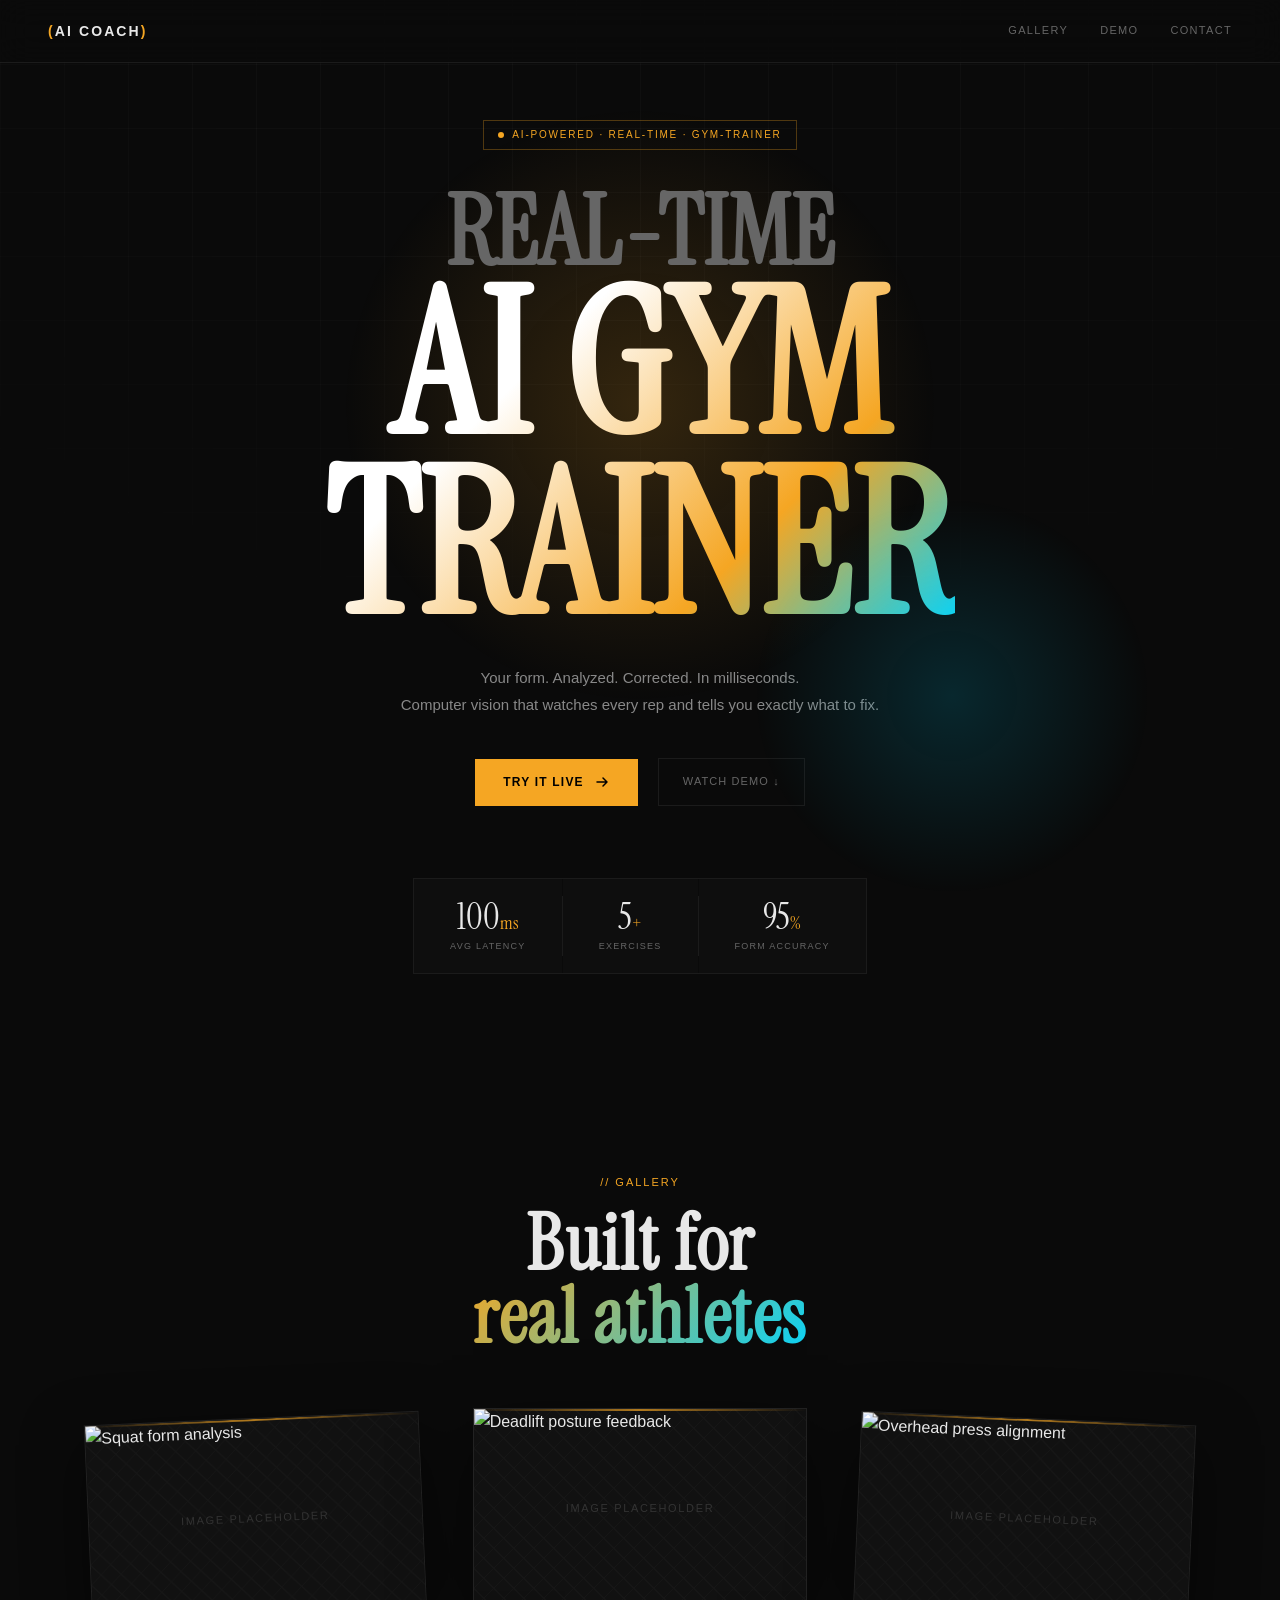
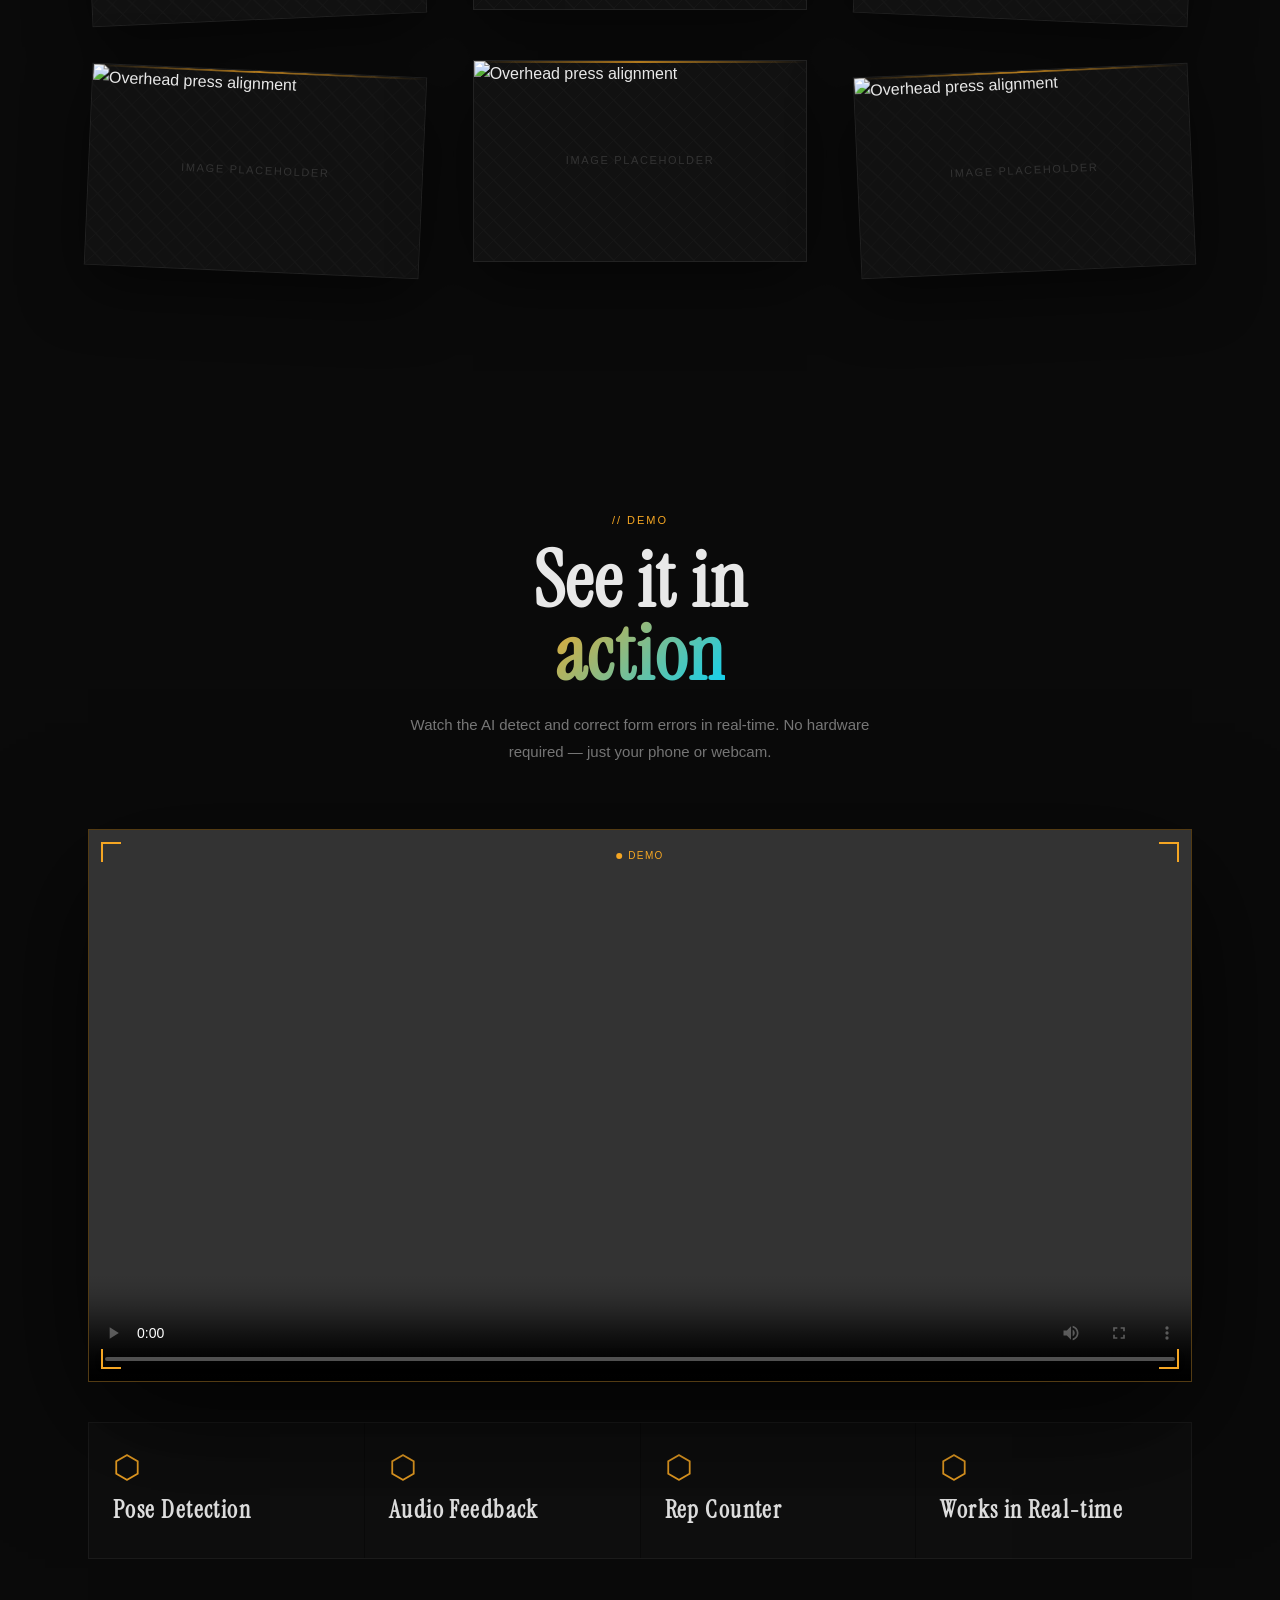
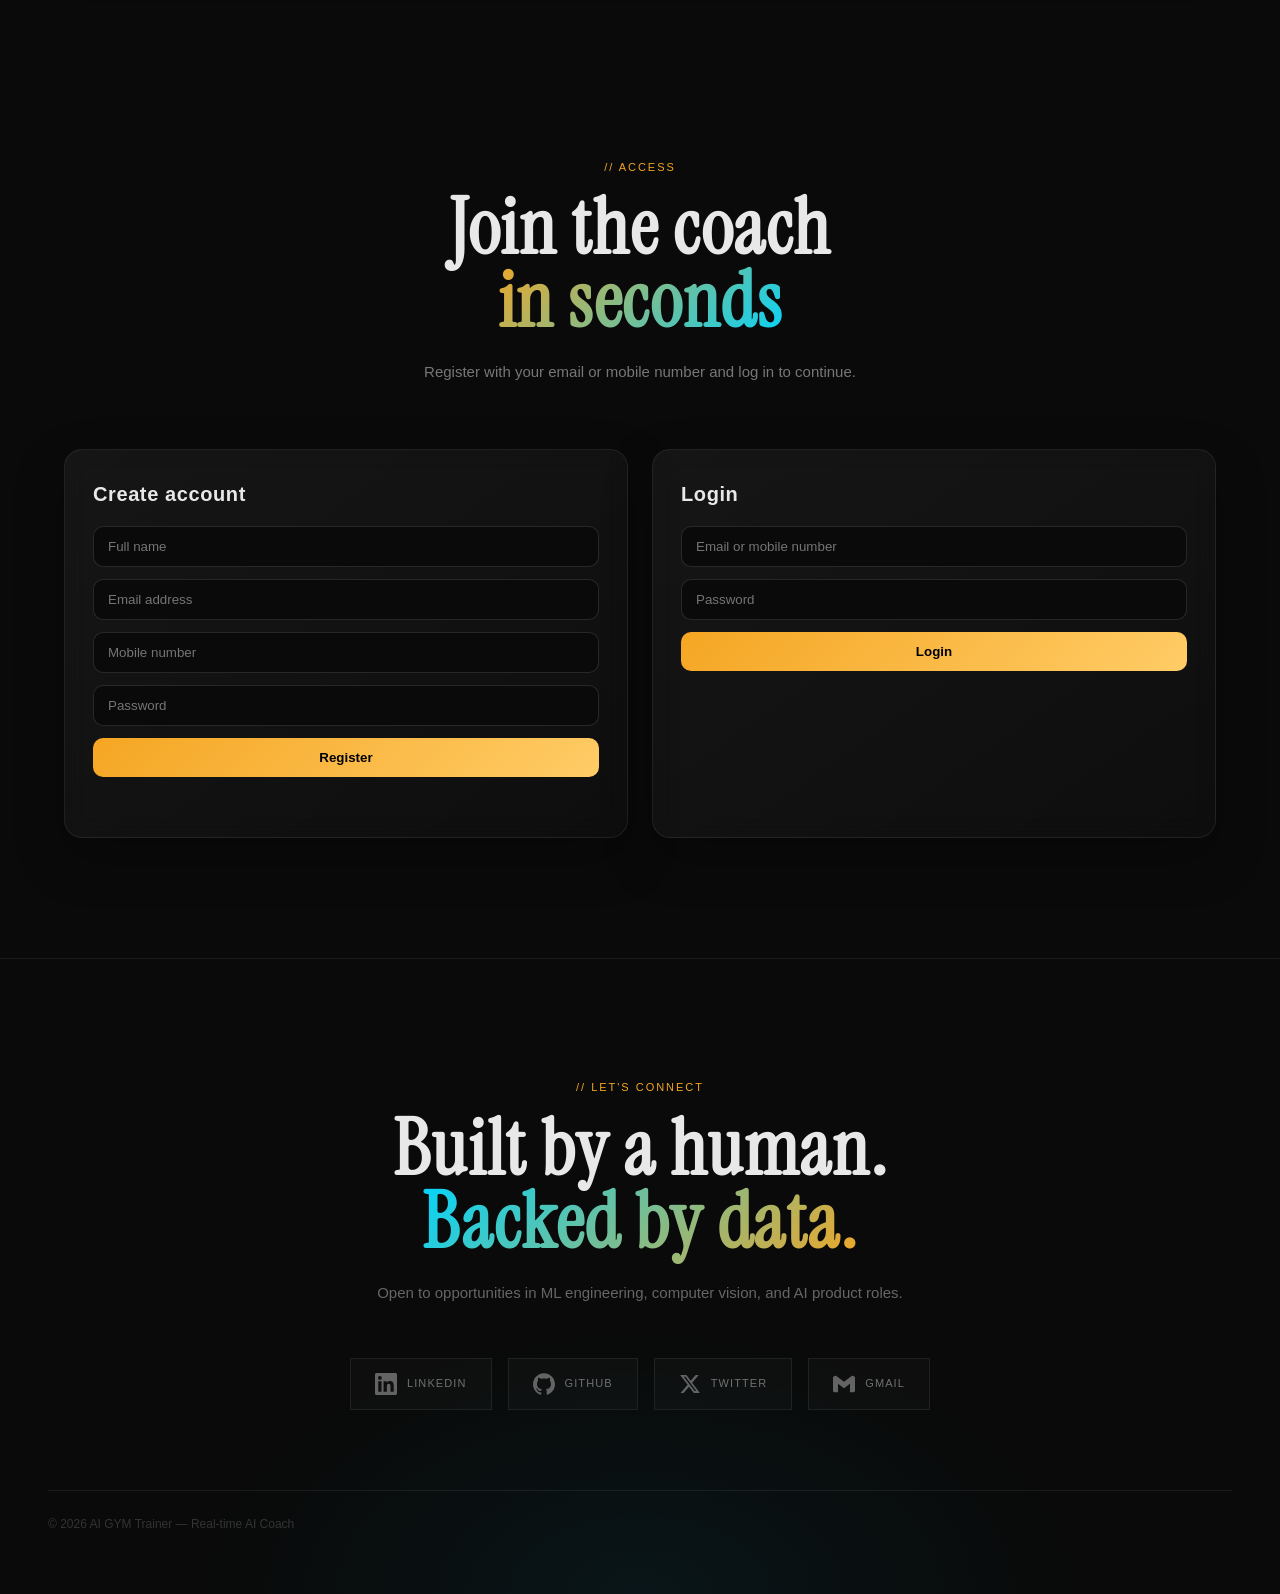
==== landing page/index.html @ 2941fcf7 "Initial commit - AI Gym Trainer Coach" ====
<!doctype html>
<html lang="en">
  <head>
    <meta charset="UTF-8" />
    <meta name="viewport" content="width=device-width, initial-scale=1.0" />
    <title>AI-GYM-TRAINER-COACH</title>
    <link rel="stylesheet" href="style.css" />
    <style>
      @font-face {
        font-family: "Averta";
        src: url("fonts/Averta.woff2") format("woff2");
        font-weight: normal;
        font-style: normal;
      }
    </style>
    <link rel="preconnect" href="https://fonts.googleapis.com" />
    <link rel="preconnect" href="https://fonts.gstatic.com" crossorigin />
    <link
      href="https://fonts.googleapis.com/css2?family=Ubuntu:wght@400;700&family=Instrument+Serif:ital,wght@0,400;1,400&display=swap"
      rel="stylesheet"
    />
  </head>
  <body>
    <!-- GRID OVERLAY -->
    <div class="grid-overlay" aria-hidden="true"></div>

    <!-- NAV -->
    <nav class="nav">
      <div class="nav-logo">
        <span class="logo-bracket">(</span>AI COACH<span
          class="logo-bracket"
          >)</span
        >
      </div>
      <div class="nav-links">
        <a href="#visuals">Gallery</a>
        <a href="#demo">Demo</a>
        <a href="#contact">Contact</a>
      </div>
    </nav>

    <!-- HERO -->
    <section class="hero" id="hero">
      <div class="hero-tag">
        <span class="dot"></span>
        <span>AI-POWERED · REAL-TIME · GYM-TRAINER</span>
      </div>

      <h1 class="hero-title">
        <span class="line-one">REAL-TIME</span>
        <span class="line-two">AI GYM<br />TRAINER</span>
      </h1>

      <p class="hero-sub">
        Your form. Analyzed. Corrected. In milliseconds.<br />
        Computer vision that watches every rep and tells you exactly what to
        fix.
      </p>

      <div class="hero-cta-row">
        <a
          href="/app"
          class="btn-primary"
          id="cta-button"
        >
          <span>Try it live</span>
          <svg width="16" height="16" viewBox="0 0 16 16" fill="none">
            <path
              d="M3 8H13M13 8L9 4M13 8L9 12"
              stroke="currentColor"
              stroke-width="1.5"
              stroke-linecap="round"
              stroke-linejoin="round"
            />
          </svg>
        </a>
        <a href="#demo-video" class="btn-ghost">WATCH DEMO ↓</a>
      </div>

      <!-- Live metrics strip -->
      <div class="metrics-strip">
        <div class="metric">
          <span class="metric-val">100<span class="unit">ms</span></span>
          <span class="metric-label">Avg Latency</span>
        </div>
        <div class="metric-divider"></div>
        <div class="metric">
          <span class="metric-val">5<span class="unit">+</span></span>
          <span class="metric-label">Exercises</span>
        </div>
        <div class="metric-divider"></div>
        <div class="metric">
          <span class="metric-val">95<span class="unit">%</span></span>
          <span class="metric-label">Form Accuracy</span>
        </div>
      </div>
    </section>

    <!-- VISUAL SECTION -->
    <section class="visuals" id="visuals">
      <div class="section-header center-header">
        <span class="section-tag">// GALLERY</span>
        <h2 class="section-title">Built for<br /><em>real athletes</em></h2>
      </div>

      <div class="card-grid">
        <!-- Card 1 -->
        <div class="img-card card-tilt-left card-float-1">
          <div class="card-inner">
            <div class="card-img-wrap">
              <!-- Replace src with your image -->
              <img
                src="https://www.barbellmedicine.com/blog/how-to-squat/"
                alt="Squat form analysis"
                onerror="this.parentElement.classList.add('img-placeholder')"
              />
              <div class="card-scan-line"></div>
            </div>
            <div class="card-corner tl"></div>
            <div class="card-corner tr"></div>
            <div class="card-corner bl"></div>
            <div class="card-corner br"></div>
          </div>
        </div>

        <!-- Card 2 — tall center -->
        <div class="img-card card-center card-float-2">
          <div class="card-inner">
            <div class="card-img-wrap">
              <img
                src="https://prohealthphysio.com.au/exercise-physiology/improve-posture-with-deadlifts/"
                alt="Deadlift posture feedback"
                onerror="this.parentElement.classList.add('img-placeholder')"
              />
              <div class="card-scan-line"></div>
            </div>
            <div class="card-corner tl"></div>
            <div class="card-corner tr"></div>
            <div class="card-corner bl"></div>
            <div class="card-corner br"></div>
          </div>
        </div>

        <!-- Card 3 -->
        <div class="img-card card-tilt-right card-float-3">
          <div class="card-inner">
            <div class="card-img-wrap">
              <img
                src="C:\Users\Pravind\OneDrive\Desktop\AI-GYM-TRAINER-COACH\landing page\IMGs_add_itself"
                alt="Overhead press alignment"
                onerror="this.parentElement.classList.add('img-placeholder')"
              />
              <div class="card-scan-line"></div>
            </div>
            <div class="card-corner tl"></div>
            <div class="card-corner tr"></div>
            <div class="card-corner bl"></div>
            <div class="card-corner br"></div>
          </div>
        </div>

        <div class="img-card card-tilt-right card-float-4">
          <div class="card-inner"> 
            <div class="card-img-wrap">
              <img
                src="./IMGs/i4.png"
                alt="Overhead press alignment"
                onerror="this.parentElement.classList.add('img-placeholder')"
              />
              <div class="card-scan-line"></div>
            </div>
            <div class="card-corner tl"></div>
            <div class="card-corner tr"></div>
            <div class="card-corner bl"></div>
            <div class="card-corner br"></div>
          </div>
        </div>

        <div class="img-card card-center card-float-5">
          <div class="card-inner">
            <div class="card-img-wrap">
              <img
                src="./IMGs/i5.png"
                alt="Overhead press alignment"
                onerror="this.parentElement.classList.add('img-placeholder')"
              />
              <div class="card-scan-line"></div>
            </div>
            <div class="card-corner tl"></div>
            <div class="card-corner tr"></div>
            <div class="card-corner bl"></div>
            <div class="card-corner br"></div>
          </div>
        </div>

        <div class="img-card card-tilt-left card-float-6">
          <div class="card-inner">
            <div class="card-img-wrap">
              <img
                src="./IMGs/i6.png"
                alt="Overhead press alignment"
                onerror="this.parentElement.classList.add('img-placeholder')"
              />
              <div class="card-scan-line"></div>
            </div>
            <div class="card-corner tl"></div>
            <div class="card-corner tr"></div>
            <div class="card-corner bl"></div>
            <div class="card-corner br"></div>
          </div>
        </div>
      </div>
    </section>

    <!-- DEMO SECTION -->
    <section class="demo" id="demo">
      <div class="section-header center-header">
        <span class="section-tag">// DEMO</span>
        <h2 class="section-title">See it in<br /><em>action</em></h2>
        <p class="section-desc">
          Watch the AI detect and correct form errors in real-time. No hardware
          required — just your phone or webcam.
        </p>
      </div>

      <div class="video-wrapper" id="demo-video">
        <div class="video-glow"></div>
        <div class="video-container">
          <div class="video-corner tl"></div>
          <div class="video-corner tr"></div>
          <div class="video-corner bl"></div>
          <div class="video-corner br"></div>
          <div class="video-status">
            <span class="dot pulse-dot"></span>
            <span>DEMO</span>
          </div>
          <!-- Replace with your video. Options:
             MP4:    <video src="your-demo.mp4" controls></video>
             YouTube: <iframe src="https://www.youtube.com/embed/YOUR_ID" ...></iframe>
        -->
          <video src="videos/video.mp4" controls preload="metadata"></video>
          <!-- <iframe src="https://www.youtube.com/embed/YOUR_VIDEO_ID" allowfullscreen></iframe> -->
        </div>
      </div>

      <!-- feature callouts below video -->
      <div class="feature-row">
        <div class="feature">
          <span class="feature-icon">⬡</span>
          <strong>Pose Detection</strong>
        </div>
        <div class="feature">
          <span class="feature-icon">⬡</span>
          <strong>Audio Feedback</strong>
        </div>
        <div class="feature">
          <span class="feature-icon">⬡</span>
          <strong>Rep Counter</strong>
        </div>
        <div class="feature">
          <span class="feature-icon">⬡</span>
          <strong>Works in Real-time</strong>
        </div>
      </div>
    </section>

    <!-- AUTH SECTION -->
    <section class="auth-section" id="auth">
      <div class="section-header center-header">
        <span class="section-tag">// ACCESS</span>
        <h2 class="section-title">Join the coach<br /><em>in seconds</em></h2>
        <p class="section-desc">
          Register with your email or mobile number and log in to continue.
        </p>
      </div>

      <div class="auth-grid">
        <div class="auth-card">
          <h3>Create account</h3>
          <form id="register-form" class="auth-form">
            <input type="text" name="name" placeholder="Full name" required />
            <input type="email" name="email" placeholder="Email address" required />
            <input type="tel" name="mobile" placeholder="Mobile number" required />
            <input type="password" name="password" placeholder="Password" required />
            <button type="submit">Register</button>
          </form>
          <div id="register-status" class="status-message" aria-live="polite"></div>
        </div>

        <div class="auth-card">
          <h3>Login</h3>
          <form id="login-form" class="auth-form">
            <input type="text" name="identifier" placeholder="Email or mobile number" required />
            <input type="password" name="password" placeholder="Password" required />
            <button type="submit">Login</button>
          </form>
          <div id="login-status" class="status-message" aria-live="polite"></div>
        </div>
      </div>
    </section>

    <!-- CONTACT SECTION -->
    <section class="contact" id="contact">
      <div class="contact-inner">
        <span class="section-tag">// LET'S CONNECT</span>
        <h2 class="contact-title">
          Built by a human.<br /><em>Backed by data.</em>
        </h2>
        <p class="contact-desc">
          Open to opportunities in ML engineering, computer vision, and AI
          product roles.
        </p>

        <div class="social-grid">
          <!-- LinkedIn -->
          <a
            href="https://linkedin.com/in/pravind-kumar-a56134319"
            target="_blank"
            rel="noopener"
            class="social-btn"
            aria-label="LinkedIn"
          >
            <span class="social-icon">
              <svg
                viewBox="0 0 24 24"
                fill="currentColor"
                width="22"
                height="22"
              >
                <path
                  d="M20.447 20.452h-3.554v-5.569c0-1.328-.027-3.037-1.852-3.037-1.853 0-2.136 1.445-2.136 2.939v5.667H9.351V9h3.414v1.561h.046c.477-.9 1.637-1.85 3.37-1.85 3.601 0 4.267 2.37 4.267 5.455v6.286zM5.337 7.433a2.062 2.062 0 0 1-2.063-2.065 2.064 2.064 0 1 1 2.063 2.065zm1.782 13.019H3.555V9h3.564v11.452zM22.225 0H1.771C.792 0 0 .774 0 1.729v20.542C0 23.227.792 24 1.771 24h20.451C23.2 24 24 23.227 24 22.271V1.729C24 .774 23.2 0 22.222 0h.003z"
                />
              </svg>
            </span>
            <span class="social-label">LinkedIn</span>
          </a>

          <!-- GitHub -->
          <a
            href="https://github.com/pravindy021"
            target="_blank"
            rel="noopener"
            class="social-btn"
            aria-label="GitHub"
          >
            <span class="social-icon">
              <svg
                viewBox="0 0 24 24"
                fill="currentColor"
                width="22"
                height="22"
              >
                <path
                  d="M12 .297c-6.63 0-12 5.373-12 12 0 5.303 3.438 9.8 8.205 11.385.6.113.82-.258.82-.577 0-.285-.01-1.04-.015-2.04-3.338.724-4.042-1.61-4.042-1.61C4.422 18.07 3.633 17.7 3.633 17.7c-1.087-.744.084-.729.084-.729 1.205.084 1.838 1.236 1.838 1.236 1.07 1.835 2.809 1.305 3.495.998.108-.776.417-1.305.76-1.605-2.665-.3-5.466-1.332-5.466-5.93 0-1.31.465-2.38 1.235-3.22-.135-.303-.54-1.523.105-3.176 0 0 1.005-.322 3.3 1.23.96-.267 1.98-.399 3-.405 1.02.006 2.04.138 3 .405 2.28-1.552 3.285-1.23 3.285-1.23.645 1.653.24 2.873.12 3.176.765.84 1.23 1.91 1.23 3.22 0 4.61-2.805 5.625-5.475 5.92.42.36.81 1.096.81 2.22 0 1.606-.015 2.896-.015 3.286 0 .315.21.69.825.57C20.565 22.092 24 17.592 24 12.297c0-6.627-5.373-12-12-12"
                />
              </svg>
            </span>
            <span class="social-label">GitHub</span>
          </a>

          <!-- Twitter / X -->
          <a
            href="https://twitter.com/pravind_kumar_"
            target="_blank"
            rel="noopener"
            class="social-btn"
            aria-label="Twitter"
          >
            <span class="social-icon">
              <svg
                viewBox="0 0 24 24"
                fill="currentColor"
                width="22"
                height="22"
              >
                <path
                  d="M18.244 2.25h3.308l-7.227 8.26 8.502 11.24H16.17l-5.214-6.817L4.99 21.75H1.68l7.73-8.835L1.254 2.25H8.08l4.713 6.231zm-1.161 17.52h1.833L7.084 4.126H5.117z"
                />
              </svg>
            </span>
            <span class="social-label">Twitter</span>
          </a>

          <!-- Gmail -->
          <a
            href="mailto:pravindyadav272@gmail.com"
            class="social-btn"
            aria-label="Email"
          >
            <span class="social-icon">
              <svg
                viewBox="0 0 24 24"
                fill="currentColor"
                width="22"
                height="22"
              >
                <path
                  d="M24 5.457v13.909c0 .904-.732 1.636-1.636 1.636h-3.819V11.73L12 16.64l-6.545-4.91v9.273H1.636A1.636 1.636 0 0 1 0 19.366V5.457c0-2.023 2.309-3.178 3.927-1.964L5.455 4.64 12 9.548l6.545-4.910 1.528-1.145C21.69 2.28 24 3.434 24 5.457z"
                />
              </svg>
            </span>
            <span class="social-label">Gmail</span>
          </a>
        </div>
      </div>

      <footer class="footer">
        <span>© 2026 AI GYM Trainer — Real-time AI Coach</span>
      </footer>
    </section>

    <script>
      const registerForm = document.getElementById('register-form');
      const loginForm = document.getElementById('login-form');
      const registerStatus = document.getElementById('register-status');
      const loginStatus = document.getElementById('login-status');

      const setStatus = (element, message, success) => {
        element.textContent = message;
        element.className = `status-message ${success ? 'success' : 'error'}`;
      };

      registerForm.addEventListener('submit', async (event) => {
        event.preventDefault();
        const formData = new FormData(registerForm);
        const payload = Object.fromEntries(formData.entries());

        try {
          const response = await fetch('/api/register', {
            method: 'POST',
            headers: { 'Content-Type': 'application/json' },
            body: JSON.stringify(payload)
          });
          const result = await response.json();

          if (response.ok) {
            setStatus(registerStatus, result.message || 'Registration successful.', true);
            registerForm.reset();
          } else {
            setStatus(registerStatus, result.message || 'Registration failed.', false);
          }
        } catch (error) {
          setStatus(registerStatus, 'Unable to connect to the server right now.', false);
        }
      });

      loginForm.addEventListener('submit', async (event) => {
        event.preventDefault();
        const formData = new FormData(loginForm);
        const payload = Object.fromEntries(formData.entries());

        try {
          const response = await fetch('/api/login', {
            method: 'POST',
            headers: { 'Content-Type': 'application/json' },
            body: JSON.stringify(payload)
          });
          const result = await response.json();

          if (response.ok) {
            setStatus(loginStatus, result.message || 'Login successful.', true);
            setTimeout(() => {
              window.location.href = '/app';
            }, 600);
          } else {
            setStatus(loginStatus, result.message || 'Login failed.', false);
          }
        } catch (error) {
          setStatus(loginStatus, 'Unable to connect to the server right now.', false);
        }
      });
    </script>
  </body>
</html>
---- landing page/style.css ----
/* ============================================================
   AXFORM — Real-time AI GYM Trainer
   style.css
   ============================================================ */

/* ── TOKENS ── */
:root {
  --bg:        #0a0a0a;
  --surface:   #111111;
  --border:    rgba(255,255,255,0.07);
  --amber:     #f5a623;
  --amber-dim: #b97a18;
  --amber-glow:rgba(245,166,35,0.18);
  --cyan:      #00d4ff;
  --cyan-glow: rgba(0,212,255,0.15);
  --text:      #e8e8e8;
  --muted:     #666;
  --font-display: 'Instrument Serif', serif;
  --font-body:    'Ubuntu', monospace;
  --font-body:    'Averta', sans-serif;
  --radius:    0px;
  --max-w:     1200px;
}

/* ── RESET ── */
*, *::before, *::after { box-sizing: border-box; margin: 0; padding: 0; }
html { scroll-behavior: smooth; }
body {
  background: var(--bg);
  color: var(--text);
  font-family: var(--font-body);
  font-size: 16px;
  line-height: 1.6;
  overflow-x: hidden;
}
a { color: inherit; text-decoration: none; }
img { display: block; width: 100%; height: 100%; object-fit: contain; }

/* ── GRID OVERLAY ── */
.grid-overlay {
  position: fixed;
  inset: 0;
  pointer-events: none;
  z-index: 0;
  background-image:
    linear-gradient(rgba(255,255,255,0.025) 1px, transparent 1px),
    linear-gradient(90deg, rgba(255,255,255,0.025) 1px, transparent 1px);
  background-size: 64px 64px;
  -webkit-mask-image: radial-gradient(ellipse 80% 80% at 50% 0%, black 40%, transparent 100%);
  mask-image: radial-gradient(ellipse 80% 80% at 50% 0%, black 40%, transparent 100%);
}

/* ── NAV ── */
.nav {
  position: fixed;
  top: 0; left: 0; right: 0;
  z-index: 100;
  display: flex;
  align-items: center;
  justify-content: space-between;
  padding: 20px 48px;
  background: rgba(10,10,10,0.7);
  -webkit-backdrop-filter: blur(16px);
  backdrop-filter: blur(16px);
  border-bottom: 1px solid var(--border);
}

.nav-logo {
  font-family: var(--font-body);
  font-weight: 700;
  font-size: 14px;
  letter-spacing: 0.15em;
  color: var(--text);
}
.logo-bracket { color: var(--amber); }

.nav-links {
  display: flex;
  gap: 32px;
}
.nav-links a {
  font-family: var(--font-body);
  font-size: 11px;
  letter-spacing: 0.12em;
  text-transform: uppercase;
  color: var(--muted);
  transition: color 0.2s;
}
.nav-links a:hover { color: var(--amber); }

/* ── HERO ── */
.hero {
  position: relative;
  z-index: 1;
  min-height: 100vh;
  display: flex;
  flex-direction: column;
  align-items: center;
  justify-content: center;
  text-align: center;
  padding: 120px 24px 80px;
  overflow: hidden;
}

/* Background glow blobs */
.hero::before {
  content: '';
  position: absolute;
  width: 600px; height: 600px;
  border-radius: 50%;
  background: radial-gradient(circle, var(--amber-glow) 0%, transparent 70%);
  top: 10%; left: 50%;
  transform: translateX(-50%);
  pointer-events: none;
  animation: blob-drift 8s ease-in-out infinite alternate;
}
.hero::after {
  content: '';
  position: absolute;
  width: 400px; height: 400px;
  border-radius: 50%;
  background: radial-gradient(circle, var(--cyan-glow) 0%, transparent 70%);
  bottom: 15%; right: 10%;
  pointer-events: none;
  animation: blob-drift 10s ease-in-out infinite alternate-reverse;
}

@keyframes blob-drift {
  from { transform: translateX(-50%) scale(1); opacity: 0.6; }
  to   { transform: translateX(-50%) scale(1.2) translateY(-20px); opacity: 1; }
}

.hero-tag {
  display: inline-flex;
  align-items: center;
  gap: 8px;
  font-family: var(--font-body);
  font-size: 10px;
  letter-spacing: 0.18em;
  color: var(--amber);
  border: 1px solid rgba(245,166,35,0.3);
  padding: 6px 14px;
  border-radius: var(--radius);
  margin-bottom: 40px;
  animation: fade-up 0.8s ease both;
}
.dot {
  width: 6px; height: 6px;
  border-radius: 50%;
  background: var(--amber);
  animation: blink 2s ease-in-out infinite;
}
@keyframes blink {
  0%, 100% { opacity: 1; }
  50%       { opacity: 0.2; }
}

.hero-title {
  font-family: var(--font-display);
  line-height: 0.9;
  letter-spacing: 0.02em;
  animation: fade-up 0.8s 0.1s ease both;
}
.line-one {
  display: block;
  font-size: clamp(56px, 8vw, 96px);
  color: var(--muted);
}
.line-two {
  display: block;
  font-size: clamp(80px, 16vw, 200px);
  background: linear-gradient(135deg, #ffffff 30%, var(--amber) 70%, var(--cyan) 100%);
  -webkit-background-clip: text;
  -webkit-text-fill-color: transparent;
  background-clip: text;
  min-width: 600px;
}

.hero-sub {
  max-width: 520px;
  font-size: 15px;
  font-weight: 300;
  color: #888;
  margin-top: 28px;
  line-height: 1.8;
  animation: fade-up 0.8s 0.2s ease both;
}

.hero-cta-row {
  display: flex;
  align-items: center;
  gap: 20px;
  margin-top: 40px;
  animation: fade-up 0.8s 0.3s ease both;
}

.btn-primary {
  display: inline-flex;
  align-items: center;
  gap: 10px;
  background: var(--amber);
  color: #000;
  font-family: var(--font-body);
  font-size: 12px;
  font-weight: 700;
  letter-spacing: 0.1em;
  text-transform: uppercase;
  padding: 14px 28px;
  border-radius: var(--radius);
  transition: transform 0.2s, box-shadow 0.2s, background 0.2s;
  box-shadow: 0 0 0 0 var(--amber-glow);
}
.btn-primary:hover {
  background: #ffc04d;
  transform: translateY(-2px);
  box-shadow: 0 8px 40px var(--amber-glow);
}
.btn-primary:active { transform: translateY(0); }

.btn-ghost {
  font-family: var(--font-body);
  font-size: 11px;
  letter-spacing: 0.1em;
  color: var(--muted);
  border: 1px solid var(--border);
  padding: 14px 24px;
  border-radius: var(--radius);
  transition: color 0.2s, border-color 0.2s;
}
.btn-ghost:hover {
  color: var(--text);
  border-color: rgba(255,255,255,0.2);
}

/* METRICS STRIP */
.metrics-strip {
  display: flex;
  align-items: center;
  gap: 0;
  margin-top: 72px;
  border: 1px solid var(--border);
  border-radius: var(--radius);
  overflow: hidden;
  animation: fade-up 0.8s 0.5s ease both;
}
.metric {
  display: flex;
  flex-direction: column;
  align-items: center;
  padding: 20px 36px;
  gap: 4px;
  background: rgba(255,255,255,0.02);
  transition: background 0.2s;
}
.metric:hover { background: rgba(245,166,35,0.05); }
.metric-val {
  font-family: var(--font-display);
  font-size: 36px;
  line-height: 1;
  color: var(--text);
}
.unit {
  font-size: 18px;
  color: var(--amber);
}
.metric-label {
  font-family: var(--font-body);
  font-size: 9px;
  letter-spacing: 0.14em;
  text-transform: uppercase;
  color: var(--muted);
}
.metric-divider {
  width: 1px;
  height: 60px;
  background: var(--border);
  flex-shrink: 0;
}

@keyframes fade-up {
  from { opacity: 0; transform: translateY(24px); }
  to   { opacity: 1; transform: translateY(0); }
}

/* ── VISUALS ── */
.visuals {
  position: relative;
  z-index: 1;
  padding: 120px 48px;
  max-width: var(--max-w);
  margin: 0 auto;
}

.section-header {
  margin-bottom: 64px;
}
.section-tag {
  font-family: var(--font-body);
  font-size: 11px;
  letter-spacing: 0.18em;
  color: var(--amber);
  display: block;
  margin-bottom: 16px;
}
.section-title {
  font-family: var(--font-display);
  font-size: clamp(48px, 6vw, 80px);
  line-height: 0.95;
  letter-spacing: 0.02em;
}
.section-title em {
  font-style: normal;
  background: linear-gradient(135deg, var(--amber), var(--cyan));
  -webkit-background-clip: text;
  -webkit-text-fill-color: transparent;
  background-clip: text;
}
.center-header { text-align: center; }
.section-desc {
  max-width: 480px;
  margin: 20px auto 0;
  color: #777;
  font-size: 15px;
  line-height: 1.8;
}

/* AUTH SECTION */
.auth-section {
  position: relative;
  z-index: 1;
  padding: 80px 24px 120px;
  max-width: var(--max-w);
  margin: 0 auto;
}

.auth-grid {
  display: grid;
  grid-template-columns: repeat(2, minmax(0, 1fr));
  gap: 24px;
}

.auth-card {
  position: relative;
  border: 1px solid var(--border);
  background: linear-gradient(145deg, rgba(255,255,255,0.05), rgba(255,255,255,0.02));
  padding: 28px;
  border-radius: 18px;
  backdrop-filter: blur(12px);
  box-shadow: 0 20px 50px rgba(0, 0, 0, 0.28);
  overflow: hidden;
}

.auth-card::before {
  content: "";
  position: absolute;
  inset: 0;
  background: linear-gradient(120deg, transparent, rgba(245, 166, 35, 0.06), transparent);
  transform: translateX(-100%);
  transition: transform 0.6s ease;
  pointer-events: none;
}

.auth-card:hover::before {
  transform: translateX(100%);
}

.auth-card h3 {
  margin-bottom: 16px;
  color: var(--text);
  font-size: 20px;
  letter-spacing: 0.03em;
}

.auth-form {
  display: flex;
  flex-direction: column;
  gap: 12px;
}

.auth-form input {
  width: 100%;
  padding: 12px 14px;
  border: 1px solid rgba(255,255,255,0.12);
  background: rgba(10, 10, 10, 0.9);
  color: var(--text);
  border-radius: 10px;
  transition: border-color 0.2s ease, box-shadow 0.2s ease;
}

.auth-form input:focus {
  outline: none;
  border-color: var(--amber);
  box-shadow: 0 0 0 3px rgba(245, 166, 35, 0.14);
}

.auth-form button {
  padding: 12px 16px;
  border: none;
  border-radius: 10px;
  background: linear-gradient(135deg, var(--amber), #ffcc66);
  color: #000;
  font-weight: 700;
  cursor: pointer;
  transition: transform 0.2s ease, box-shadow 0.2s ease;
}

.auth-form button:hover {
  transform: translateY(-2px);
  box-shadow: 0 8px 25px rgba(245, 166, 35, 0.2);
}

.status-message {
  margin-top: 12px;
  font-size: 14px;
  min-height: 20px;
}

.status-message.success {
  color: #7ee787;
}

.status-message.error {
  color: #ff7b72;
}

/* CARD GRID */
.card-grid {
  display: grid;
  grid-template-columns: repeat(3, 1fr);
  grid-template-rows: auto auto;
  gap: 50px;
}

.img-card {
  position: relative;
  border-radius: var(--radius);
  cursor: default;
  transition: transform 0.4s cubic-bezier(0.34,1.56,0.64,1);
}
.img-card:hover { transform: translateY(-6px) rotate(0deg) !important; }

.card-tilt-left  { transform: rotate(-2.5deg); animation: float1 6s ease-in-out infinite; }
.card-center     { transform: rotate(0deg) translateY(-10px); animation: float2 7s ease-in-out infinite; }
.card-tilt-right { transform: rotate(2.5deg); animation: float3 5.5s ease-in-out infinite; }
.card-wide       {
  grid-column: 1 / -1;
  transform: rotate(0deg);
  animation: float4 8s ease-in-out infinite;
}

@keyframes float1 {
  0%,100% { transform: rotate(-2.5deg) translateY(0); }
  50%     { transform: rotate(-2.5deg) translateY(-12px); }
}
@keyframes float2 {
  0%,100% { transform: rotate(0deg) translateY(-10px); }
  50%     { transform: rotate(0deg) translateY(-22px); }
}
@keyframes float3 {
  0%,100% { transform: rotate(2.5deg) translateY(0); }
  50%     { transform: rotate(2.5deg) translateY(-10px); }
}
@keyframes float4 {
  0%,100% { transform: rotate(-2.5deg) translateY(0); }
  50%     { transform: rotate(-2.5deg) translateY(-12px); }
}
@keyframes float5 {
  0%,100% { transform: rotate(0deg) translateY(-10px); }
  50%     { transform: rotate(0deg) translateY(-22px); }
}
@keyframes float6 {
  0%,100% { transform: rotate(2.5deg) translateY(0); }
  50%     { transform: rotate(2.5deg) translateY(-10px); }
}
.card-inner {
  border: 1px solid var(--border);
  border-radius: var(--radius);
  overflow: hidden;
  background: var(--surface);
  box-shadow: 0 20px 60px rgba(0,0,0,0.5);
  transition: box-shadow 0.3s, border-color 0.3s;
}
.img-card:hover .card-inner {
  border-color: rgba(245,166,35,0.35);
  box-shadow: 0 30px 80px rgba(0,0,0,0.6), 0 0 40px var(--amber-glow);
}
.card-inner-wide {
  display: grid;
  grid-template-columns: 1fr 1fr;
}

.card-img-wrap {
  position: relative;
  height: 200px;
  overflow: hidden;
  background: #181818;
}
.card-img-wrap.wide { height: 220px; }
.card-img-wrap.img-placeholder::after {
  content: 'IMAGE PLACEHOLDER';
  position: absolute;
  inset: 0;
  display: flex;
  align-items: center;
  justify-content: center;
  font-family: var(--font-body);
  font-size: 11px;
  letter-spacing: 0.15em;
  color: #333;
}

/* placeholder checkerboard when image missing */
.img-placeholder {
  background-image:
    repeating-linear-gradient(45deg, #161616 0, #161616 1px, transparent 0, transparent 50%),
    repeating-linear-gradient(-45deg, #161616 0, #161616 1px, transparent 0, transparent 50%);
  background-size: 20px 20px;
  background-color: #111;
}

.card-scan-line {
  position: absolute;
  left: 0; right: 0;
  height: 2px;
  background: linear-gradient(90deg, transparent, var(--amber), transparent);
  opacity: 0.7;
  animation: scan 3s linear infinite;
  top: 0;
}
@keyframes scan {
  from { top: 0; opacity: 0.7; }
  to   { top: 100%; opacity: 0; }
}

.card-label {
  padding: 16px 20px 20px;
}
.card-tag {
  font-family: var(--font-body);
  font-size: 9px;
  letter-spacing: 0.18em;
  color: var(--amber);
  display: block;
  margin-bottom: 6px;
}
.card-label p {
  font-size: 12px;
  color: #666;
  line-height: 1.5;
}

/* Corner brackets */
.card-corner {
  position: absolute;
  width: 12px; height: 12px;
  border-color: var(--amber);
  border-style: solid;
  opacity: 0;
  transition: opacity 0.3s;
}
.img-card:hover .card-corner { opacity: 0.6; }
.card-corner.tl { top: 8px; left: 8px;  border-width: 1px 0 0 1px; }
.card-corner.tr { top: 8px; right: 8px; border-width: 1px 1px 0 0; }
.card-corner.bl { bottom: 8px; left: 8px;  border-width: 0 0 1px 1px; }
.card-corner.br { bottom: 8px; right: 8px; border-width: 0 1px 1px 0; }

/* ── DEMO ── */
.demo {
  position: relative;
  z-index: 1;
  padding: 120px 48px;
  max-width: var(--max-w);
  margin: 0 auto;
}

.video-wrapper {
  position: relative;
  margin-top: 56px;
}
.video-glow {
  position: absolute;
  inset: -40px;
  background: radial-gradient(ellipse 60% 50% at 50% 50%, var(--amber-glow), transparent 70%);
  pointer-events: none;
  animation: glow-pulse 4s ease-in-out infinite alternate;
}
@keyframes glow-pulse {
  from { opacity: 0.5; transform: scale(0.95); }
  to   { opacity: 1;   transform: scale(1.05); }
}

.video-container {
  position: relative;
  border-radius: 0px;
  border: 1px solid rgba(245,166,35,0.3);
  overflow: hidden;
  background: #0d0d0d;
  box-shadow: 0 40px 120px rgba(0,0,0,0.7), inset 0 1px 0 rgba(255,255,255,0.05);
  min-height: 480px;
  display: flex;
  align-items: center;
  justify-content: center;
}
.video-container video,
.video-container iframe {
  width: 100%;
  height: 100%;
  min-height: 480px;
  border: none;
  display: block;
}
.video-corner {
  position: absolute;
  width: 20px; height: 20px;
  border-color: var(--amber);
  border-style: solid;
  z-index: 2;
}
.video-corner.tl { top: 12px; left: 12px;  border-width: 2px 0 0 2px; }
.video-corner.tr { top: 12px; right: 12px; border-width: 2px 2px 0 0; }
.video-corner.bl { bottom: 12px; left: 12px;  border-width: 0 0 2px 2px; }
.video-corner.br { bottom: 12px; right: 12px; border-width: 0 2px 2px 0; }

.video-status {
  position: absolute;
  top: 18px;
  left: 50%;
  transform: translateX(-50%);
  display: flex;
  align-items: center;
  gap: 6px;
  font-family: var(--font-body);
  font-size: 10px;
  letter-spacing: 0.14em;
  color: var(--amber);
  z-index: 2;
}
.pulse-dot {
  animation: pulse-ring 2s ease-in-out infinite;
}
@keyframes pulse-ring {
  0%,100% { box-shadow: 0 0 0 0 rgba(245,166,35,0.6); }
  50%     { box-shadow: 0 0 0 6px rgba(245,166,35,0); }
}

/* Placeholder UI inside video box */
.video-placeholder {
  display: flex;
  flex-direction: column;
  align-items: center;
  gap: 24px;
  color: #333;
  -webkit-user-select: none;
  user-select: none;
  padding: 60px;
}
.play-ring {
  width: 80px; height: 80px;
  border-radius: 50%;
  border: 2px solid rgba(245,166,35,0.25);
  display: flex;
  align-items: center;
  justify-content: center;
  animation: ring-spin 8s linear infinite;
}
@keyframes ring-spin {
  from { transform: rotate(0deg); }
  to   { transform: rotate(360deg); }
}
.play-btn {
  width: 48px; height: 48px;
  background: rgba(245,166,35,0.12);
  border: 1px solid rgba(245,166,35,0.3);
  border-radius: 50%;
  display: flex;
  align-items: center;
  justify-content: center;
  color: var(--amber);
  animation: ring-spin-rev 8s linear infinite;
}
@keyframes ring-spin-rev {
  from { transform: rotate(0deg); }
  to   { transform: rotate(-360deg); }
}
.play-btn svg { width: 20px; height: 20px; margin-left: 3px; }
.video-placeholder p {
  font-family: var(--font-body);
  font-size: 12px;
  letter-spacing: 0.08em;
  color: #444;
  text-align: center;
}
.video-placeholder code {
  color: var(--amber);
  background: rgba(245,166,35,0.1);
  padding: 1px 6px;
  border-radius: 3px;
}

/* Feature row */
.feature-row {
  display: grid;
  grid-template-columns: repeat(4, 1fr);
  gap: 1px;
  margin-top: 40px;
  border: 1px solid var(--border);
  border-radius: var(--radius);
  overflow: hidden;
}
.feature {
  background: rgba(255,255,255,0.02);
  padding: 28px 24px;
  transition: background 0.2s;
  display: flex;
  flex-direction: column;
  gap: 8px;
}
.feature:hover { background: rgba(245,166,35,0.04); }
.feature-icon {
  font-size: 32px;
  color: var(--amber);
  line-height: 1;
}
.feature strong {
  font-family: var(--font-display);
  font-size: 24px;
  font-weight: 700;
  letter-spacing: 0.06em;
  color: var(--text);
}
.feature p {
  font-size: 13px;
  color: var(--muted);
  line-height: 1.6;
}

/* ── FEEDBACK SECTION ── */
.feedback-section {
  position: relative;
  z-index: 1;
  padding: 100px 24px 120px;
  max-width: var(--max-w);
  margin: 0 auto;
}

.feedback-card {
  border: 1px solid var(--border);
  background: linear-gradient(145deg, rgba(255,255,255,0.06), rgba(255,255,255,0.02));
  padding: 28px;
  border-radius: 18px;
  box-shadow: 0 20px 50px rgba(0,0,0,0.28);
}

.feedback-form {
  display: flex;
  flex-direction: column;
  gap: 18px;
}

.feedback-grid {
  display: grid;
  grid-template-columns: 1.1fr 0.9fr;
  gap: 18px;
}

.upload-box {
  border: 1px dashed rgba(245,166,35,0.35);
  border-radius: 16px;
  padding: 24px;
  display: flex;
  flex-direction: column;
  justify-content: center;
  gap: 8px;
  background: rgba(10,10,10,0.65);
  cursor: pointer;
  min-height: 240px;
}

.upload-box input {
  display: none;
}

.upload-title {
  font-family: var(--font-display);
  font-size: 24px;
  color: var(--text);
}

.upload-hint {
  color: var(--muted);
  font-size: 13px;
}

.upload-file-name {
  color: var(--amber);
  font-size: 13px;
  word-break: break-all;
}

.preview-panel {
  border: 1px solid var(--border);
  border-radius: 16px;
  background: rgba(10,10,10,0.65);
  min-height: 240px;
  display: flex;
  align-items: center;
  justify-content: center;
  overflow: hidden;
}

.feedback-preview {
  width: 100%;
  height: 100%;
  display: flex;
  align-items: center;
  justify-content: center;
  padding: 16px;
}

.feedback-preview img,
.feedback-preview video {
  width: 100%;
  height: 100%;
  object-fit: cover;
  border-radius: 12px;
}

.preview-placeholder {
  color: #777;
  font-size: 14px;
  text-align: center;
  line-height: 1.7;
}

.feedback-form textarea {
  width: 100%;
  min-height: 110px;
  padding: 14px 16px;
  border: 1px solid rgba(255,255,255,0.12);
  background: rgba(10, 10, 10, 0.9);
  color: var(--text);
  border-radius: 12px;
  resize: vertical;
}

.feedback-form textarea:focus {
  outline: none;
  border-color: var(--amber);
  box-shadow: 0 0 0 3px rgba(245, 166, 35, 0.14);
}

.feedback-form button {
  align-self: flex-start;
  padding: 12px 18px;
  border: none;
  border-radius: 10px;
  background: linear-gradient(135deg, var(--cyan), var(--amber));
  color: #000;
  font-weight: 700;
  cursor: pointer;
}

/* ── CONTACT ── */
.contact {
  position: relative;
  z-index: 1;
  padding: 120px 48px 60px;
  border-top: 1px solid var(--border);
  text-align: center;
}
.contact::before {
  content: '';
  position: absolute;
  inset: 0;
  background: radial-gradient(ellipse 50% 60% at 50% 100%, rgba(0,212,255,0.06), transparent 70%);
  pointer-events: none;
}

.contact-inner {
  position: relative;
  max-width: 600px;
  margin: 0 auto;
}

.contact-title {
  font-family: var(--font-display);
  font-size: clamp(48px, 6vw, 80px);
  line-height: 0.95;
  letter-spacing: 0.02em;
  margin: 16px 0 20px;
}
.contact-title em {
  font-style: normal;
  background: linear-gradient(135deg, var(--cyan), var(--amber));
  -webkit-background-clip: text;
  -webkit-text-fill-color: transparent;
  background-clip: text;
}
.contact-desc {
  font-size: 15px;
  color: #666;
  line-height: 1.8;
  margin-bottom: 52px;
}

.social-grid {
  display: flex;
  justify-content: center;
  gap: 16px;
  flex-wrap: wrap;
}

.social-btn {
  display: flex;
  align-items: center;
  gap: 10px;
  padding: 14px 24px;
  border: 1px solid var(--border);
  border-radius: var(--radius);
  background: rgba(255,255,255,0.02);
  color: #888;
  font-family: var(--font-body);
  font-size: 11px;
  letter-spacing: 0.1em;
  text-transform: uppercase;
  transition: color 0.2s, border-color 0.2s, background 0.2s, transform 0.2s, box-shadow 0.2s;
}
.social-btn:hover {
  color: var(--amber);
  border-color: rgba(245,166,35,0.4);
  background: rgba(245,166,35,0.06);
  transform: translateY(-3px);
  box-shadow: 0 8px 30px var(--amber-glow);
}
.social-icon {
  display: flex;
  align-items: center;
  opacity: 0.7;
  transition: opacity 0.2s;
}
.social-btn:hover .social-icon { opacity: 1; }
.social-label { opacity: 0.8; }

/* FOOTER */
.footer {
  display: flex;
  justify-content: space-between;
  align-items: center;
  margin-top: 80px;
  padding-top: 24px;
  border-top: 1px solid var(--border);
  font-size: 12px;
  color: #333;
}
.footer-mono {
  font-family: var(--font-body);
  font-size: 10px;
  letter-spacing: 0.1em;
}

/* ── RESPONSIVE ── */
@media (max-width: 960px) {
  .nav { padding: 16px 24px; }
  .nav-links { gap: 20px; }
  .visuals, .demo { padding: 80px 24px; }
  .card-grid { grid-template-columns: 1fr 1fr; }
  .card-wide { grid-column: 1 / -1; }
  .card-inner-wide { grid-template-columns: 1fr; }
  .feature-row { grid-template-columns: repeat(2, 1fr); }
  .metrics-strip { flex-wrap: wrap; }
}

@media (max-width: 640px) {
  .nav-links { display: none; }
  .hero { padding: 100px 20px 60px; }
  .hero-cta-row { flex-direction: column; }
  .metrics-strip { flex-direction: column; gap: 0; }
  .metric-divider { width: 60px; height: 1px; }
  .card-grid { grid-template-columns: 1fr; }
  .feature-row { grid-template-columns: 1fr; }
  .auth-grid { grid-template-columns: 1fr; }
  .auth-card { padding: 22px; }
  .feedback-grid { grid-template-columns: 1fr; }
  .feedback-card { padding: 22px; }
  .contact { padding: 80px 24px 40px; }
  .footer { flex-direction: column; gap: 8px; text-align: center; }
  .video-container { min-height: 300px; }
  .video-container video,
  .video-container iframe { min-height: 300px; }
}
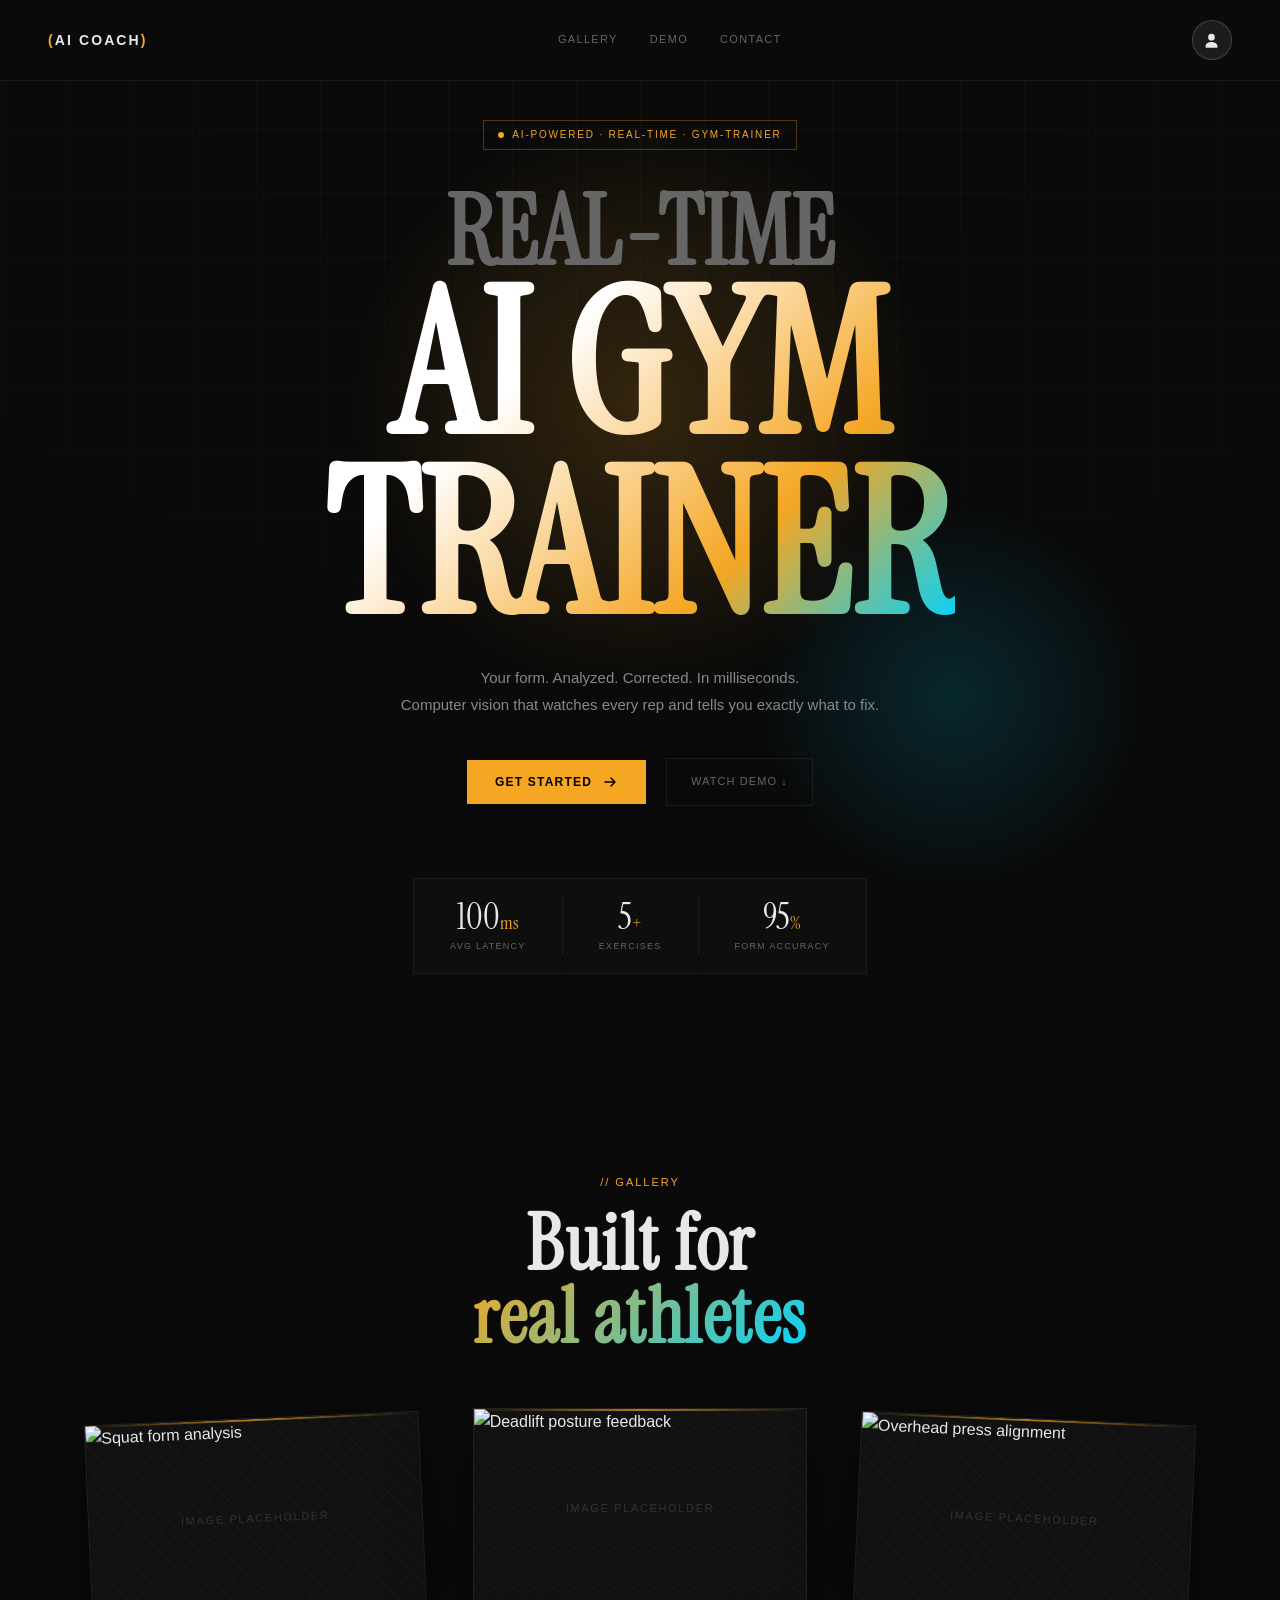
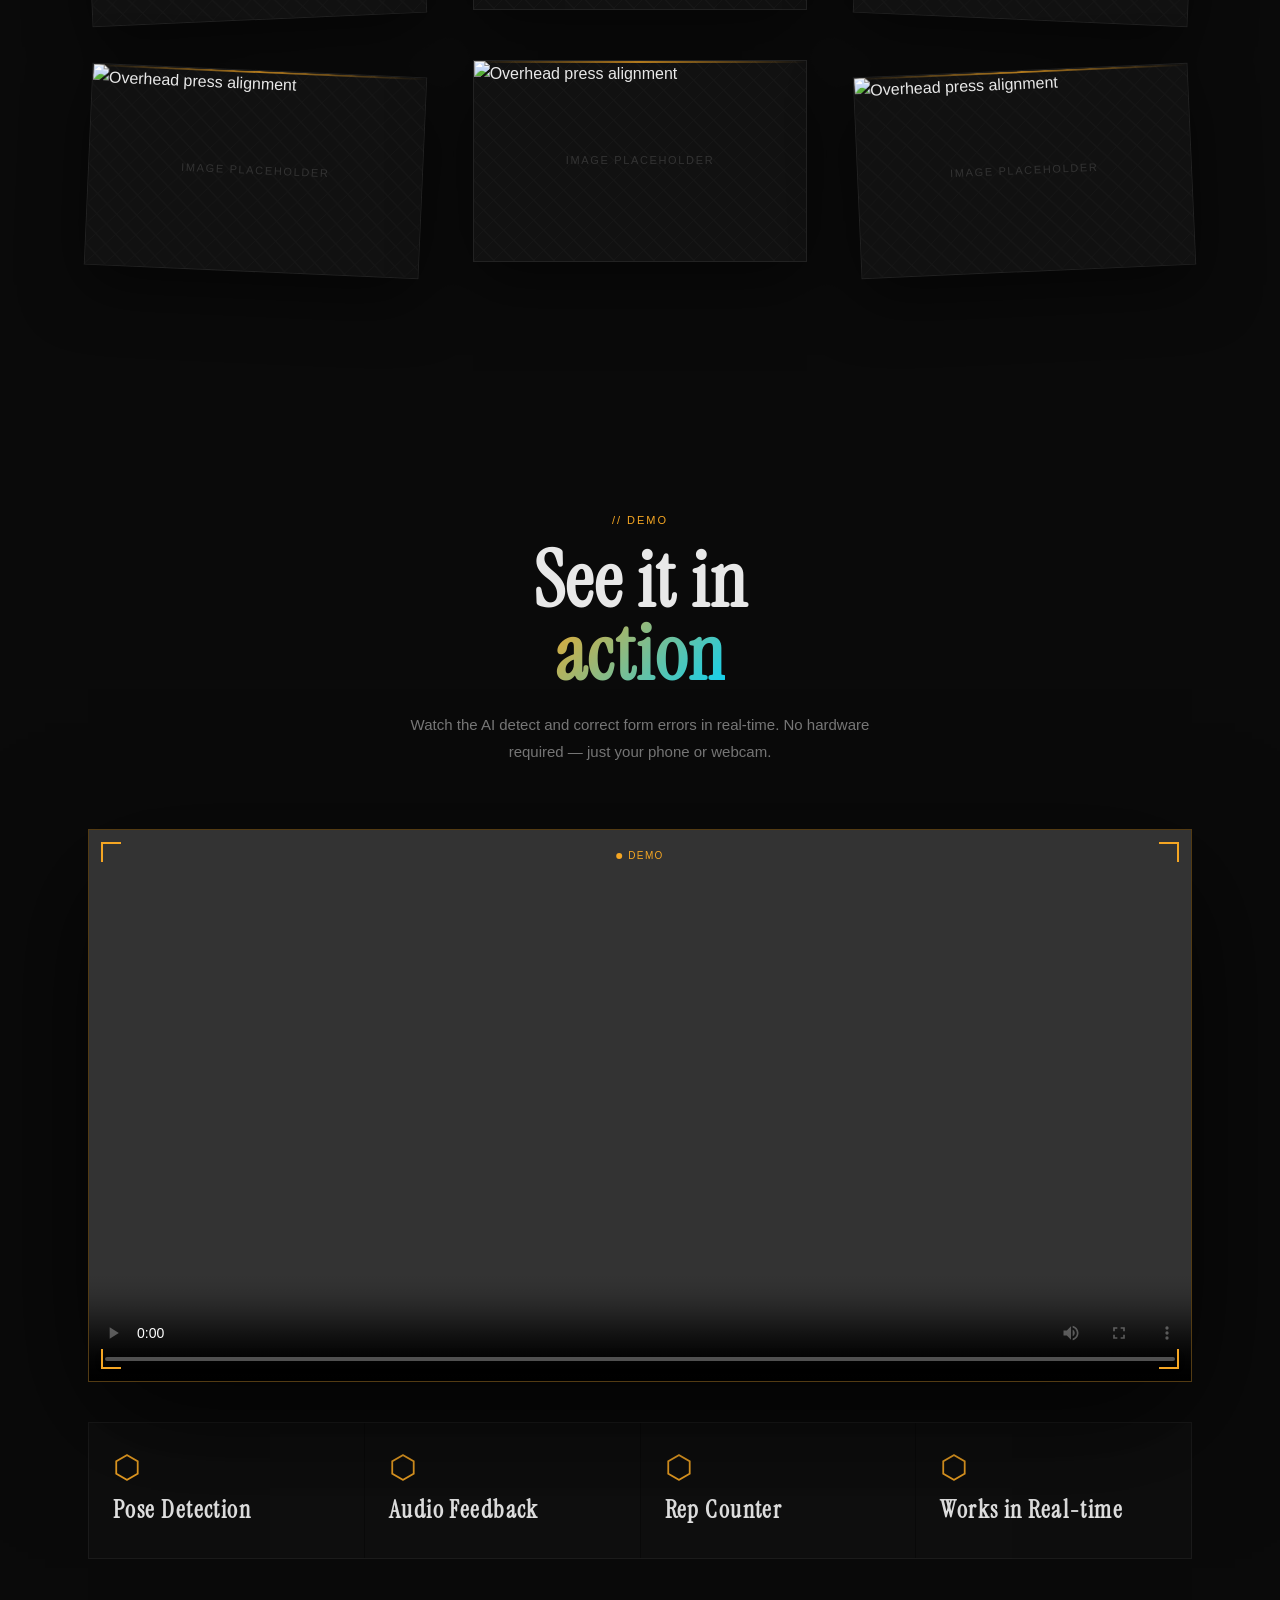
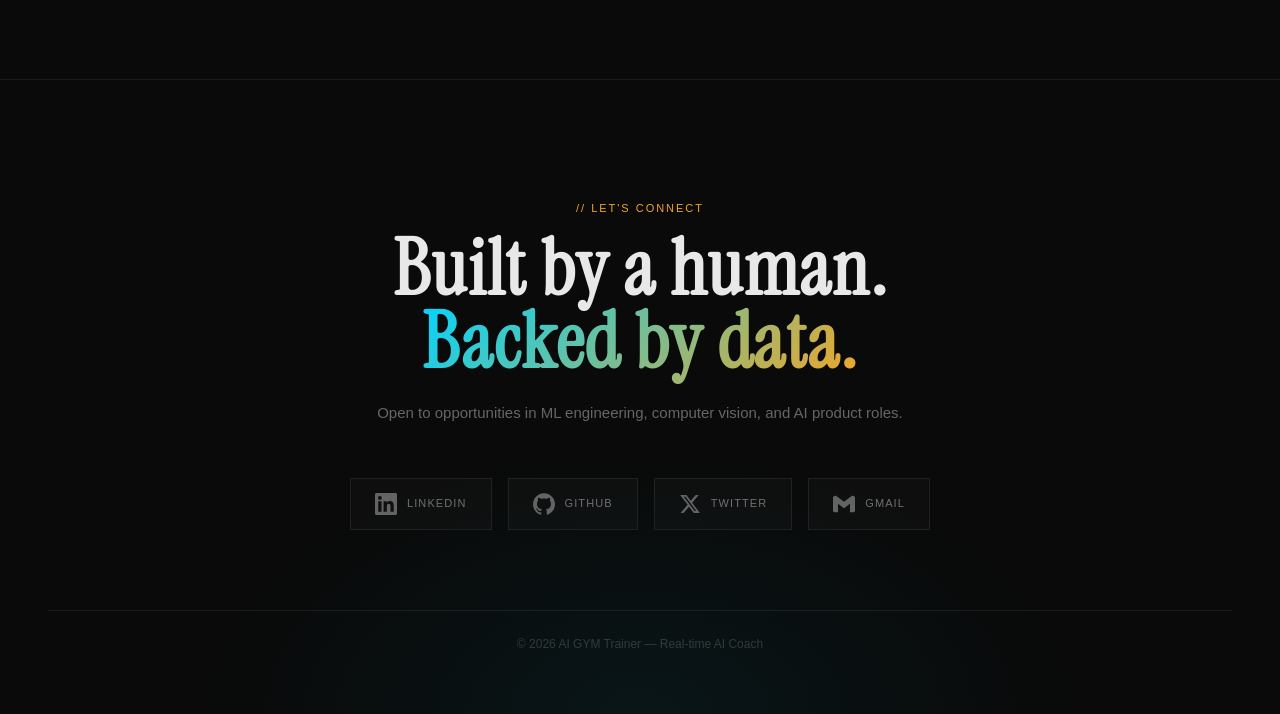
==== commit 8b947bca: "Update frontend and backend integration" ====
--- a/landing page/index.html
+++ b/landing page/index.html
@@ -37,6 +37,27 @@
         <a href="#demo">Demo</a>
         <a href="#contact">Contact</a>
       </div>
+      <div class="nav-actions">
+        <div class="profile-menu">
+          <button
+            class="profile-button"
+            id="profile-button"
+            type="button"
+            aria-label="Open account menu"
+            aria-expanded="false"
+            aria-controls="profile-dropdown"
+          >
+            <svg viewBox="0 0 24 24" aria-hidden="true">
+              <path d="M12 12a4.25 4.25 0 1 0 0-8.5 4.25 4.25 0 0 0 0 8.5Zm0 2c-4.08 0-7.4 2.12-7.4 4.73V21h14.8v-2.27C19.4 16.12 16.08 14 12 14Z" />
+            </svg>
+          </button>
+          <div class="profile-dropdown" id="profile-dropdown" hidden>
+            <span class="profile-dropdown-label">Your account</span>
+            <button type="button" data-auth-mode="login">Sign in</button>
+            <button type="button" data-auth-mode="signup">Sign up</button>
+          </div>
+        </div>
+      </div>
     </nav>
 
     <!-- HERO -->
@@ -58,12 +79,12 @@
       </p>
 
       <div class="hero-cta-row">
-        <a
-          href="/app"
+        <button
+          type="button"
           class="btn-primary"
           id="cta-button"
         >
-          <span>Try it live</span>
+          <span>Get started</span>
           <svg width="16" height="16" viewBox="0 0 16 16" fill="none">
             <path
               d="M3 8H13M13 8L9 4M13 8L9 12"
@@ -73,7 +94,7 @@
               stroke-linejoin="round"
             />
           </svg>
-        </a>
+        </button>
         <a href="#demo-video" class="btn-ghost">WATCH DEMO ↓</a>
       </div>
 
@@ -265,36 +286,67 @@
     </section>
 
     <!-- AUTH SECTION -->
-    <section class="auth-section" id="auth">
-      <div class="section-header center-header">
-        <span class="section-tag">// ACCESS</span>
-        <h2 class="section-title">Join the coach<br /><em>in seconds</em></h2>
-        <p class="section-desc">
-          Register with your email or mobile number and log in to continue.
-        </p>
-      </div>
-
-      <div class="auth-grid">
-        <div class="auth-card">
-          <h3>Create account</h3>
-          <form id="register-form" class="auth-form">
-            <input type="text" name="name" placeholder="Full name" required />
-            <input type="email" name="email" placeholder="Email address" required />
-            <input type="tel" name="mobile" placeholder="Mobile number" required />
-            <input type="password" name="password" placeholder="Password" required />
-            <button type="submit">Register</button>
-          </form>
-          <div id="register-status" class="status-message" aria-live="polite"></div>
-        </div>
-
-        <div class="auth-card">
-          <h3>Login</h3>
-          <form id="login-form" class="auth-form">
-            <input type="text" name="identifier" placeholder="Email or mobile number" required />
-            <input type="password" name="password" placeholder="Password" required />
-            <button type="submit">Login</button>
-          </form>
-          <div id="login-status" class="status-message" aria-live="polite"></div>
+    <section class="auth-section" id="auth" aria-hidden="true">
+      <div class="auth-dialog" role="dialog" aria-modal="true" aria-labelledby="auth-title">
+        <button class="auth-close" id="auth-close" type="button" aria-label="Close sign-in dialog">&times;</button>
+        <div class="section-header center-header">
+          <span class="section-tag">// ACCESS</span>
+          <h2 class="section-title" id="auth-title">Join the coach<br /><em>in seconds</em></h2>
+          <p class="section-desc">
+            Register with your email or mobile number and log in to continue.
+          </p>
+        </div>
+
+        <div class="auth-grid">
+          <div class="auth-card" id="signup" hidden>
+            <h3>Create account</h3>
+            <form id="register-form" class="auth-form">
+              <input type="text" name="name" placeholder="Full name" required />
+              <input type="email" name="email" placeholder="Email address" required />
+              <input type="tel" name="mobile" placeholder="Mobile number" required />
+              <input type="password" name="password" placeholder="Password" required />
+              <button type="submit">Register</button>
+            </form>
+            <div id="register-status" class="status-message" aria-live="polite"></div>
+          </div>
+
+          <div class="auth-card" id="login" hidden>
+            <h3>Login</h3>
+            <form id="login-form" class="auth-form">
+              <input type="text" name="identifier" placeholder="Email or mobile number" required />
+              <input type="password" name="password" placeholder="Password" required />
+              <button type="submit">Login</button>
+              <button class="auth-text-button" id="forgot-password-button" type="button" hidden>
+                Forgot password?
+              </button>
+            </form>
+            <div id="login-status" class="status-message" aria-live="polite"></div>
+          </div>
+
+          <div class="auth-card" id="password-reset" hidden>
+            <h3>Reset password</h3>
+            <form id="reset-request-form" class="auth-form">
+              <input type="text" name="identifier" placeholder="Registered email or mobile number" required />
+              <select name="channel" aria-label="Send reset code by">
+                <option value="email" disabled>Send code to registered email</option>
+                <option value="sms" disabled>Send code to registered mobile</option>
+              </select>
+              <small class="auth-hint" id="reset-channel-hint">
+                Checking available reset methods...
+              </small>
+              <button id="reset-request-submit" type="submit" disabled>Send reset code</button>
+            </form>
+            <div id="reset-request-status" class="status-message" aria-live="polite"></div>
+            <form id="reset-confirm-form" class="auth-form" hidden>
+              <input type="text" name="code" inputmode="numeric" pattern="[0-9]{6}" maxlength="6" placeholder="6-digit reset code" required />
+              <input type="password" name="new_password" minlength="8" placeholder="New password (at least 8 characters)" required />
+              <button type="submit">Update password</button>
+            </form>
+            <div id="reset-confirm-status" class="status-message" aria-live="polite"></div>
+            <button class="auth-text-button" id="back-to-login-button" type="button">
+              Back to sign in
+            </button>
+          </div>
         </div>
       </div>
     </section>
@@ -414,11 +466,167 @@
       const loginForm = document.getElementById('login-form');
       const registerStatus = document.getElementById('register-status');
       const loginStatus = document.getElementById('login-status');
+      const resetRequestForm = document.getElementById('reset-request-form');
+      const resetConfirmForm = document.getElementById('reset-confirm-form');
+      const resetRequestStatus = document.getElementById('reset-request-status');
+      const resetConfirmStatus = document.getElementById('reset-confirm-status');
+      const resetChannel = resetRequestForm.elements.channel;
+      const resetChannelHint = document.getElementById('reset-channel-hint');
+      const resetRequestSubmit = document.getElementById('reset-request-submit');
+      const profileButton = document.getElementById('profile-button');
+      const profileDropdown = document.getElementById('profile-dropdown');
+      const authModal = document.getElementById('auth');
+      const authDialog = authModal.querySelector('.auth-dialog');
+      const authClose = document.getElementById('auth-close');
+      const authTitle = document.getElementById('auth-title');
+      const ctaButton = document.getElementById('cta-button');
+      let activeResetId = '';
+
+      const setProfileMenuOpen = (isOpen) => {
+        profileDropdown.hidden = !isOpen;
+        profileButton.setAttribute('aria-expanded', String(isOpen));
+      };
+
+      const setAuthModalOpen = (mode) => {
+        const isOpen = Boolean(mode);
+        authModal.classList.toggle('is-open', isOpen);
+        authModal.setAttribute('aria-hidden', String(!isOpen));
+        document.body.classList.toggle('auth-modal-open', isOpen);
+
+        if (!isOpen) {
+          return;
+        }
+
+        const isSignup = mode === 'signup';
+        const isReset = mode === 'reset';
+        document.getElementById('signup').hidden = !isSignup;
+        document.getElementById('login').hidden = isSignup || isReset;
+        document.getElementById('password-reset').hidden = !isReset;
+        authTitle.innerHTML = isSignup
+          ? 'Create your account<br /><em>start training</em>'
+          : isReset
+            ? 'Reset your password<br /><em>securely</em>'
+            : 'Welcome back<br /><em>let’s train</em>';
+        setProfileMenuOpen(false);
+        window.setTimeout(() => {
+          const selector = isSignup
+            ? '#signup input'
+            : isReset
+              ? '#reset-request-form input'
+              : '#login input';
+          authDialog.querySelector(selector).focus();
+        }, 0);
+      };
+
+      ctaButton.addEventListener('click', () => setAuthModalOpen('signup'));
+      document.getElementById('forgot-password-button').addEventListener('click', () => {
+        resetRequestForm.elements.identifier.value = loginForm.elements.identifier.value;
+        resetRequestForm.hidden = false;
+        resetConfirmForm.hidden = true;
+        resetRequestStatus.textContent = '';
+        resetConfirmStatus.textContent = '';
+        activeResetId = '';
+        setAuthModalOpen('reset');
+        loadResetMethods();
+      });
+      document.getElementById('back-to-login-button').addEventListener('click', () => {
+        setAuthModalOpen('login');
+      });
+      authClose.addEventListener('click', () => setAuthModalOpen(null));
+      authModal.addEventListener('click', (event) => {
+        if (event.target === authModal) {
+          setAuthModalOpen(null);
+        }
+      });
+
+      profileButton.addEventListener('click', () => {
+        setProfileMenuOpen(profileDropdown.hidden);
+      });
+
+      profileDropdown.addEventListener('click', (event) => {
+        const option = event.target.closest('[data-auth-mode]');
+        if (option) {
+          setAuthModalOpen(option.dataset.authMode);
+        }
+      });
+
+      document.addEventListener('click', (event) => {
+        if (!event.target.closest('.profile-menu')) {
+          setProfileMenuOpen(false);
+        }
+      });
+
+      document.addEventListener('keydown', (event) => {
+        if (event.key === 'Escape') {
+          const menuWasOpen = !profileDropdown.hidden;
+          setProfileMenuOpen(false);
+          if (authModal.classList.contains('is-open')) {
+            setAuthModalOpen(null);
+            profileButton.focus();
+          } else if (menuWasOpen) {
+            profileButton.focus();
+          }
+        }
+      });
 
       const setStatus = (element, message, success) => {
         element.textContent = message;
         element.className = `status-message ${success ? 'success' : 'error'}`;
       };
+
+      const updateResetChannelHint = () => {
+        if (resetChannel.value === 'sms') {
+          resetChannelHint.textContent =
+            'SMS goes to your registered mobile number. Use a number with country code, such as +91 9876543210.';
+        } else {
+          resetChannelHint.textContent = 'The reset code will be sent to your registered email address.';
+        }
+      };
+
+      const loadResetMethods = async () => {
+        resetChannel.disabled = true;
+        resetRequestSubmit.disabled = true;
+        resetChannelHint.textContent = 'Checking available reset methods...';
+
+        try {
+          const response = await fetch('/api/password-reset/methods', { cache: 'no-store' });
+          if (!response.ok) {
+            throw new Error('Could not check password reset delivery settings.');
+          }
+
+          const result = await response.json();
+          const emailAvailable = result.methods?.email === true;
+          const smsAvailable = result.methods?.sms === true;
+          const emailOption = resetChannel.querySelector('option[value="email"]');
+          const smsOption = resetChannel.querySelector('option[value="sms"]');
+
+          emailOption.disabled = !emailAvailable;
+          smsOption.disabled = !smsAvailable;
+          if (!emailAvailable && smsAvailable) {
+            resetChannel.value = 'sms';
+          } else {
+            resetChannel.value = 'email';
+          }
+
+          if (!emailAvailable && !smsAvailable) {
+            resetChannelHint.textContent =
+              'Password reset is unavailable: email and SMS delivery are not configured. Contact the site administrator.';
+            resetRequestStatus.textContent = '';
+            return;
+          }
+
+          resetChannel.disabled = false;
+          resetRequestSubmit.disabled = false;
+          resetRequestStatus.textContent = '';
+          updateResetChannelHint();
+        } catch (error) {
+          resetChannelHint.textContent =
+            'Could not check reset delivery settings. Please try again later.';
+          resetRequestStatus.textContent = '';
+        }
+      };
+
+      resetChannel.addEventListener('change', updateResetChannelHint);
 
       registerForm.addEventListener('submit', async (event) => {
         event.preventDefault();
@@ -434,8 +642,15 @@
           const result = await response.json();
 
           if (response.ok) {
-            setStatus(registerStatus, result.message || 'Registration successful.', true);
+            const registeredEmail = payload.email;
             registerForm.reset();
+            loginForm.elements.identifier.value = registeredEmail;
+            setAuthModalOpen('login');
+            setStatus(
+              loginStatus,
+              `${result.message || 'Registration successful.'} Please sign in to continue.`,
+              true
+            );
           } else {
             setStatus(registerStatus, result.message || 'Registration failed.', false);
           }
@@ -459,16 +674,77 @@
 
           if (response.ok) {
             setStatus(loginStatus, result.message || 'Login successful.', true);
+            if (!result.ticket) {
+              setStatus(loginStatus, 'Unable to start your session. Please try again.', false);
+              return;
+            }
             setTimeout(() => {
-              window.location.href = '/app';
+              const params = new URLSearchParams({ ticket: result.ticket });
+              window.location.href = `/app?${params.toString()}`;
             }, 600);
           } else {
             setStatus(loginStatus, result.message || 'Login failed.', false);
+            if (response.status === 401) {
+              document.getElementById('forgot-password-button').hidden = false;
+            }
           }
         } catch (error) {
           setStatus(loginStatus, 'Unable to connect to the server right now.', false);
         }
       });
+
+      resetRequestForm.addEventListener('submit', async (event) => {
+        event.preventDefault();
+        const payload = Object.fromEntries(new FormData(resetRequestForm).entries());
+
+        try {
+          const response = await fetch('/api/password-reset/request', {
+            method: 'POST',
+            headers: { 'Content-Type': 'application/json' },
+            body: JSON.stringify(payload)
+          });
+          const result = await response.json();
+
+          if (response.ok) {
+            activeResetId = result.reset_id;
+            resetRequestForm.hidden = true;
+            resetConfirmForm.hidden = false;
+            setStatus(resetRequestStatus, result.message, true);
+            resetConfirmForm.elements.code.focus();
+          } else {
+            setStatus(resetRequestStatus, result.message || 'Unable to send a reset code.', false);
+          }
+        } catch (error) {
+          setStatus(resetRequestStatus, 'Unable to connect to the server right now.', false);
+        }
+      });
+
+      resetConfirmForm.addEventListener('submit', async (event) => {
+        event.preventDefault();
+        const payload = Object.fromEntries(new FormData(resetConfirmForm).entries());
+        payload.reset_id = activeResetId;
+
+        try {
+          const response = await fetch('/api/password-reset/confirm', {
+            method: 'POST',
+            headers: { 'Content-Type': 'application/json' },
+            body: JSON.stringify(payload)
+          });
+          const result = await response.json();
+
+          if (response.ok) {
+            loginForm.elements.identifier.value = resetRequestForm.elements.identifier.value;
+            loginForm.elements.password.value = '';
+            document.getElementById('forgot-password-button').hidden = true;
+            setAuthModalOpen('login');
+            setStatus(loginStatus, result.message, true);
+          } else {
+            setStatus(resetConfirmStatus, result.message || 'Unable to reset your password.', false);
+          }
+        } catch (error) {
+          setStatus(resetConfirmStatus, 'Unable to connect to the server right now.', false);
+        }
+      });
     </script>
   </body>
 </html>
--- a/landing page/style.css
+++ b/landing page/style.css
@@ -88,6 +88,84 @@
 }
 .nav-links a:hover { color: var(--amber); }
 
+.nav-actions {
+  display: flex;
+  align-items: center;
+  gap: 20px;
+}
+
+.profile-menu {
+  position: relative;
+}
+
+.profile-button {
+  display: grid;
+  width: 40px;
+  height: 40px;
+  place-items: center;
+  border: 1px solid rgba(255, 255, 255, 0.16);
+  border-radius: 50%;
+  background: rgba(255, 255, 255, 0.08);
+  color: var(--text);
+  cursor: pointer;
+  transition: border-color 0.2s, background 0.2s, color 0.2s;
+}
+
+.profile-button:hover,
+.profile-button[aria-expanded="true"] {
+  border-color: var(--amber);
+  background: rgba(245, 166, 35, 0.12);
+  color: var(--amber);
+}
+
+.profile-button svg {
+  width: 19px;
+  height: 19px;
+  fill: currentColor;
+}
+
+.profile-dropdown {
+  position: absolute;
+  top: calc(100% + 12px);
+  right: 0;
+  z-index: 110;
+  display: grid;
+  width: 210px;
+  gap: 4px;
+  padding: 10px;
+  border: 1px solid var(--border);
+  background: #141414;
+  box-shadow: 0 16px 40px rgba(0, 0, 0, 0.45);
+}
+
+.profile-dropdown[hidden] { display: none; }
+
+.profile-dropdown-label {
+  padding: 8px 10px 10px;
+  color: var(--muted);
+  font-size: 10px;
+  letter-spacing: 0.12em;
+  text-transform: uppercase;
+}
+
+.profile-dropdown button {
+  width: 100%;
+  padding: 9px 10px;
+  border: 0;
+  background: transparent;
+  color: var(--text);
+  font-family: var(--font-body);
+  font-size: 13px;
+  text-align: left;
+  cursor: pointer;
+  transition: background 0.2s, color 0.2s;
+}
+
+.profile-dropdown button:hover {
+  background: rgba(255, 255, 255, 0.06);
+  color: var(--amber);
+}
+
 /* ── HERO ── */
 .hero {
   position: relative;
@@ -205,6 +283,8 @@
   font-weight: 700;
   letter-spacing: 0.1em;
   text-transform: uppercase;
+  border: 0;
+  cursor: pointer;
   padding: 14px 28px;
   border-radius: var(--radius);
   transition: transform 0.2s, box-shadow 0.2s, background 0.2s;
@@ -324,19 +404,82 @@
   line-height: 1.8;
 }
 
-/* AUTH SECTION */
+/* AUTH MODAL */
 .auth-section {
-  position: relative;
+  position: fixed;
+  inset: 0;
+  z-index: 200;
+  display: none;
+  align-items: center;
+  justify-content: center;
+  padding: 24px;
+  overflow-y: auto;
+  background: rgba(0, 0, 0, 0.78);
+  -webkit-backdrop-filter: blur(10px);
+  backdrop-filter: blur(10px);
+}
+
+.auth-section.is-open {
+  display: flex;
+}
+
+body.auth-modal-open {
+  overflow: hidden;
+}
+
+.auth-dialog {
+  position: relative;
+  width: min(100%, 480px);
+  max-height: calc(100vh - 48px);
+  overflow-y: auto;
+  padding: 36px;
+  border: 1px solid rgba(255, 255, 255, 0.12);
+  background: linear-gradient(145deg, #171717, #0e0e0e);
+  box-shadow: 0 24px 80px rgba(0, 0, 0, 0.6), 0 0 50px var(--amber-glow);
+}
+
+.auth-close {
+  position: absolute;
+  top: 12px;
+  right: 14px;
   z-index: 1;
-  padding: 80px 24px 120px;
-  max-width: var(--max-w);
-  margin: 0 auto;
+  width: 36px;
+  height: 36px;
+  border: 1px solid var(--border);
+  background: rgba(255, 255, 255, 0.04);
+  color: var(--muted);
+  font-size: 25px;
+  line-height: 1;
+  cursor: pointer;
+  transition: color 0.2s, border-color 0.2s;
+}
+
+.auth-close:hover {
+  border-color: var(--amber);
+  color: var(--amber);
+}
+
+.auth-dialog .section-header {
+  margin: 0 0 28px;
+  padding: 0 18px;
+}
+
+.auth-dialog .section-title {
+  font-size: clamp(38px, 6vw, 54px);
+}
+
+.auth-dialog .section-desc {
+  font-size: 13px;
 }
 
 .auth-grid {
   display: grid;
-  grid-template-columns: repeat(2, minmax(0, 1fr));
-  gap: 24px;
+  grid-template-columns: minmax(0, 1fr);
+}
+
+.auth-card[hidden],
+.auth-form[hidden] {
+  display: none;
 }
 
 .auth-card {
@@ -385,6 +528,26 @@
   color: var(--text);
   border-radius: 10px;
   transition: border-color 0.2s ease, box-shadow 0.2s ease;
+}
+
+.auth-form select {
+  width: 100%;
+  padding: 12px 14px;
+  border: 1px solid rgba(255,255,255,0.12);
+  background: rgba(10, 10, 10, 0.9);
+  color: var(--text);
+  border-radius: 10px;
+}
+
+.auth-form select:focus {
+  outline: none;
+  border-color: var(--amber);
+}
+
+.auth-hint {
+  color: var(--muted);
+  font-size: 12px;
+  line-height: 1.5;
 }
 
 .auth-form input:focus {
@@ -409,6 +572,22 @@
   box-shadow: 0 8px 25px rgba(245, 166, 35, 0.2);
 }
 
+.auth-form .auth-text-button,
+.auth-text-button {
+  padding: 4px 0;
+  border: 0;
+  background: transparent;
+  color: var(--amber);
+  font: inherit;
+  text-align: left;
+  cursor: pointer;
+}
+
+.auth-text-button:hover {
+  color: #ffcc66;
+  text-decoration: underline;
+}
+
 .status-message {
   margin-top: 12px;
   font-size: 14px;
@@ -944,13 +1123,14 @@
 /* FOOTER */
 .footer {
   display: flex;
-  justify-content: space-between;
+  justify-content: center;
   align-items: center;
   margin-top: 80px;
   padding-top: 24px;
   border-top: 1px solid var(--border);
   font-size: 12px;
   color: #333;
+  text-align: center;
 }
 .footer-mono {
   font-family: var(--font-body);
@@ -962,6 +1142,7 @@
 @media (max-width: 960px) {
   .nav { padding: 16px 24px; }
   .nav-links { gap: 20px; }
+  .nav-actions { gap: 14px; }
   .visuals, .demo { padding: 80px 24px; }
   .card-grid { grid-template-columns: 1fr 1fr; }
   .card-wide { grid-column: 1 / -1; }
@@ -972,13 +1153,19 @@
 
 @media (max-width: 640px) {
   .nav-links { display: none; }
+  .nav { padding: 12px 16px; }
+  .nav-actions { gap: 0; }
+  .profile-button { width: 36px; height: 36px; }
   .hero { padding: 100px 20px 60px; }
+  .line-two { min-width: 0; }
   .hero-cta-row { flex-direction: column; }
   .metrics-strip { flex-direction: column; gap: 0; }
   .metric-divider { width: 60px; height: 1px; }
   .card-grid { grid-template-columns: 1fr; }
   .feature-row { grid-template-columns: 1fr; }
-  .auth-grid { grid-template-columns: 1fr; }
+  .auth-section { padding: 16px; }
+  .auth-dialog { padding: 28px 20px 20px; }
+  .auth-dialog .section-header { margin-bottom: 22px; }
   .auth-card { padding: 22px; }
   .feedback-grid { grid-template-columns: 1fr; }
   .feedback-card { padding: 22px; }
